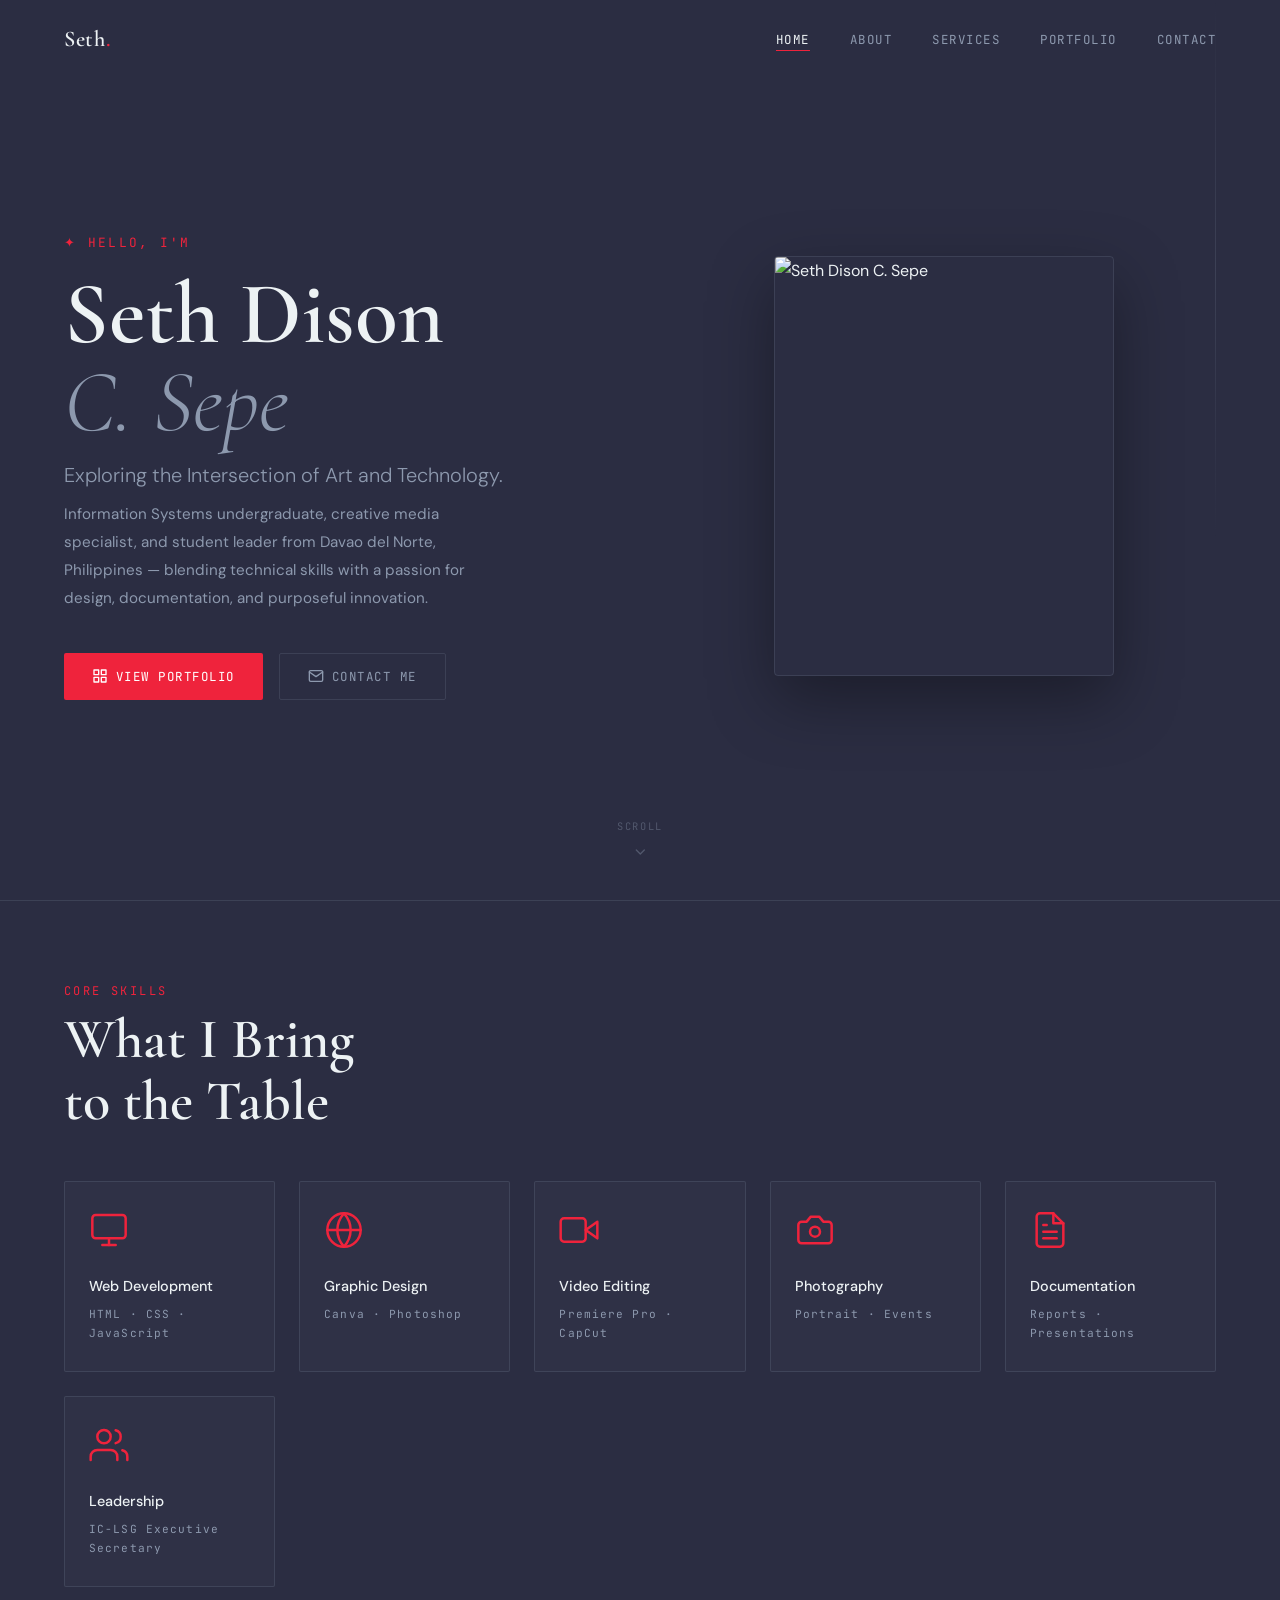
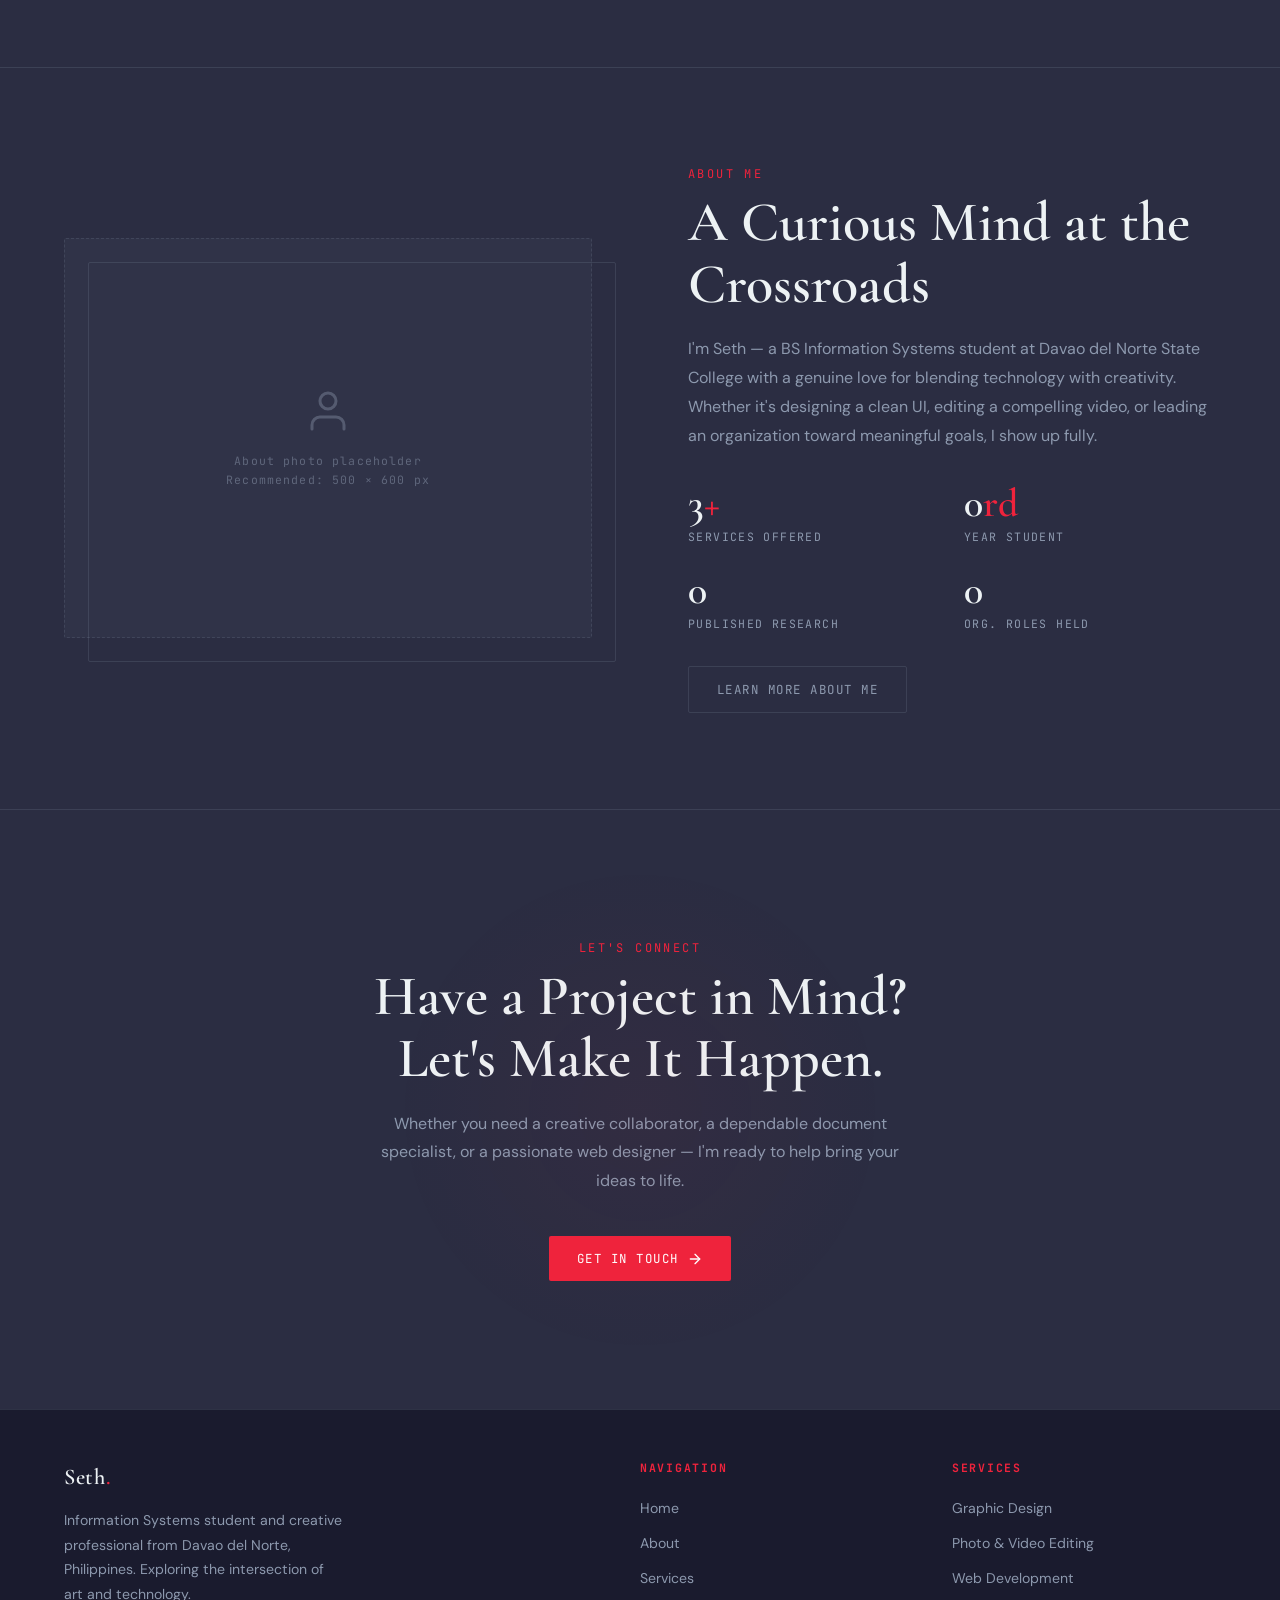
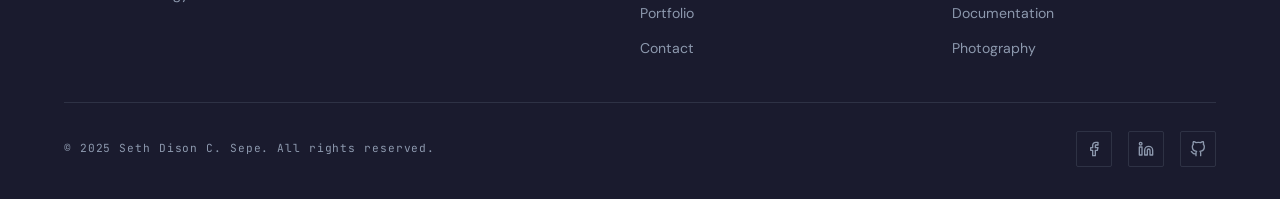
==== index.html @ f2e46494 "Add files via upload" ====
<!DOCTYPE html>
<html lang="en">
<head>
  <meta charset="UTF-8" />
  <meta name="viewport" content="width=device-width, initial-scale=1.0" />
  <meta name="description" content="Seth Dison C. Sepe — Information Systems student, creative professional, and student leader from Davao del Norte, Philippines." />
  <meta name="keywords" content="Seth Sepe, portfolio, information systems, web design, graphic design, photography, Davao del Norte" />
  <title>Seth Dison C. Sepe — Portfolio</title>
  <link rel="stylesheet" href="css/style.css" />
</head>
<body>

<!-- ── Navigation ─────────────────────────────────── -->
<div id="nav-placeholder"></div>

<!-- ── Background Name (scroll effect) ───────────── -->
<div id="hero-bg-name" aria-hidden="true">Seth</div>

<!-- ════════════════════════════════════════════════
     HERO
════════════════════════════════════════════════ -->
<main>
<section id="hero" class="container">
  <div class="hero-text">
    <p class="hero-greeting">✦ Hello, I'm</p>
    <h1 class="hero-name">Seth Dison<br><em>C. Sepe</em></h1>
    <p class="hero-tagline">Exploring the Intersection of Art and Technology.</p>
    <p class="hero-intro">
      Information Systems undergraduate, creative media specialist, and student leader from Davao del Norte, Philippines — blending technical skills with a passion for design, documentation, and purposeful innovation.
    </p>
    <div class="hero-ctas">
      <a href="pages/portfolio.html" class="btn btn-primary">
        <svg xmlns="http://www.w3.org/2000/svg" width="16" height="16" viewBox="0 0 24 24" fill="none" stroke="currentColor" stroke-width="2" stroke-linecap="round" stroke-linejoin="round"><rect x="3" y="3" width="7" height="7"/><rect x="14" y="3" width="7" height="7"/><rect x="14" y="14" width="7" height="7"/><rect x="3" y="14" width="7" height="7"/></svg>
        View Portfolio
      </a>
      <a href="pages/contact.html" class="btn btn-outline">
        <svg xmlns="http://www.w3.org/2000/svg" width="16" height="16" viewBox="0 0 24 24" fill="none" stroke="currentColor" stroke-width="2" stroke-linecap="round" stroke-linejoin="round"><path d="M4 4h16c1.1 0 2 .9 2 2v12c0 1.1-.9 2-2 2H4c-1.1 0-2-.9-2-2V6c0-1.1.9-2 2-2z"/><polyline points="22,6 12,13 2,6"/></svg>
        Contact Me
      </a>
    </div>
  </div>

  <div class="hero-image-wrap">
     <!-- Replace the placeholder below with your actual photo: -->
         <img id="hero-photo" src="D:\Seth Portfolio\files\Profile\1758465606938.jpg" alt="Seth Dison C. Sepe" />
  </div>

  <div class="scroll-indicator" aria-hidden="true">
    <span>Scroll</span>
    <svg xmlns="http://www.w3.org/2000/svg" width="16" height="16" viewBox="0 0 24 24" fill="none" stroke="currentColor" stroke-width="2" stroke-linecap="round" stroke-linejoin="round"><polyline points="6 9 12 15 18 9"/></svg>
  </div>
</section>

<!-- ════════════════════════════════════════════════
     SKILLS STRIP
════════════════════════════════════════════════ -->
<section class="skills-strip" aria-labelledby="skills-heading">
  <div class="container">
    <p class="section-label">Core Skills</p>
    <h2 class="section-title" id="skills-heading">What I Bring<br>to the Table</h2>

    <div class="skills-grid">

      <div class="skill-card reveal" data-delay="0">
        <svg class="skill-icon" xmlns="http://www.w3.org/2000/svg" viewBox="0 0 24 24" fill="none" stroke="currentColor" stroke-width="1.5" stroke-linecap="round" stroke-linejoin="round"><rect x="2" y="3" width="20" height="14" rx="2"/><line x1="8" y1="21" x2="16" y2="21"/><line x1="12" y1="17" x2="12" y2="21"/></svg>
        <div class="skill-name">Web Development</div>
        <div class="skill-level">HTML · CSS · JavaScript</div>
      </div>

      <div class="skill-card reveal" data-delay="1">
        <svg class="skill-icon" xmlns="http://www.w3.org/2000/svg" viewBox="0 0 24 24" fill="none" stroke="currentColor" stroke-width="1.5" stroke-linecap="round" stroke-linejoin="round"><circle cx="12" cy="12" r="10"/><path d="M2 12h20"/><path d="M12 2a15.3 15.3 0 0 1 4 10 15.3 15.3 0 0 1-4 10 15.3 15.3 0 0 1-4-10 15.3 15.3 0 0 1 4-10z"/></svg>
        <div class="skill-name">Graphic Design</div>
        <div class="skill-level">Canva · Photoshop</div>
      </div>

      <div class="skill-card reveal" data-delay="2">
        <svg class="skill-icon" xmlns="http://www.w3.org/2000/svg" viewBox="0 0 24 24" fill="none" stroke="currentColor" stroke-width="1.5" stroke-linecap="round" stroke-linejoin="round"><path d="M23 7 16 12 23 17z"/><rect x="1" y="5" width="15" height="14" rx="2"/></svg>
        <div class="skill-name">Video Editing</div>
        <div class="skill-level">Premiere Pro · CapCut</div>
      </div>

      <div class="skill-card reveal" data-delay="3">
        <svg class="skill-icon" xmlns="http://www.w3.org/2000/svg" viewBox="0 0 24 24" fill="none" stroke="currentColor" stroke-width="1.5" stroke-linecap="round" stroke-linejoin="round"><path d="M14.5 4h-5L7 7H4a2 2 0 0 0-2 2v9a2 2 0 0 0 2 2h16a2 2 0 0 0 2-2V9a2 2 0 0 0-2-2h-3l-2.5-3z"/><circle cx="12" cy="13" r="3"/></svg>
        <div class="skill-name">Photography</div>
        <div class="skill-level">Portrait · Events</div>
      </div>

      <div class="skill-card reveal" data-delay="0">
        <svg class="skill-icon" xmlns="http://www.w3.org/2000/svg" viewBox="0 0 24 24" fill="none" stroke="currentColor" stroke-width="1.5" stroke-linecap="round" stroke-linejoin="round"><path d="M14 2H6a2 2 0 0 0-2 2v16a2 2 0 0 0 2 2h12a2 2 0 0 0 2-2V8z"/><polyline points="14 2 14 8 20 8"/><line x1="16" y1="13" x2="8" y2="13"/><line x1="16" y1="17" x2="8" y2="17"/><polyline points="10 9 9 9 8 9"/></svg>
        <div class="skill-name">Documentation</div>
        <div class="skill-level">Reports · Presentations</div>
      </div>

      <div class="skill-card reveal" data-delay="1">
        <svg class="skill-icon" xmlns="http://www.w3.org/2000/svg" viewBox="0 0 24 24" fill="none" stroke="currentColor" stroke-width="1.5" stroke-linecap="round" stroke-linejoin="round"><path d="M17 21v-2a4 4 0 0 0-4-4H5a4 4 0 0 0-4 4v2"/><circle cx="9" cy="7" r="4"/><path d="M23 21v-2a4 4 0 0 0-3-3.87"/><path d="M16 3.13a4 4 0 0 1 0 7.75"/></svg>
        <div class="skill-name">Leadership</div>
        <div class="skill-level">IC-LSG Executive Secretary</div>
      </div>

    </div>
  </div>
</section>

<!-- ════════════════════════════════════════════════
     ABOUT PREVIEW
════════════════════════════════════════════════ -->
<section class="about-preview" aria-labelledby="about-heading">
  <div class="container">
    <div class="about-preview-inner">
      <div class="about-preview-image reveal-left">
        <!-- Replace with: <img src="assets/images/about.jpg" alt="Seth Sepe" /> -->
        <div class="profile-placeholder" style="height:400px;width:100%;">
          <svg xmlns="http://www.w3.org/2000/svg" width="48" height="48" viewBox="0 0 24 24" fill="none" stroke="currentColor" stroke-width="1.5" stroke-linecap="round" stroke-linejoin="round"><path d="M20 21v-2a4 4 0 0 0-4-4H8a4 4 0 0 0-4 4v2"/><circle cx="12" cy="7" r="4"/></svg>
          <p>About photo placeholder<br/>Recommended: 500 × 600 px</p>
        </div>
      </div>
      <div class="about-preview-text reveal-right">
        <p class="section-label">About Me</p>
        <h2 class="section-title" id="about-heading">A Curious Mind at the Crossroads</h2>
        <p class="section-subtitle">
          I'm Seth — a BS Information Systems student at Davao del Norte State College with a genuine love for blending technology with creativity. Whether it's designing a clean UI, editing a compelling video, or leading an organization toward meaningful goals, I show up fully.
        </p>
        <div class="about-stats">
          <div class="stat-item">
            <div class="stat-number" data-target="8" data-suffix="+">0<span>+</span></div>
            <div class="stat-label">Services Offered</div>
          </div>
          <div class="stat-item">
            <div class="stat-number" data-target="2" data-suffix="rd">0<span>rd</span></div>
            <div class="stat-label">Year Student</div>
          </div>
          <div class="stat-item">
            <div class="stat-number" data-target="1" data-suffix="">0<span></span></div>
            <div class="stat-label">Published Research</div>
          </div>
          <div class="stat-item">
            <div class="stat-number" data-target="1" data-suffix="">0<span></span></div>
            <div class="stat-label">Org. Roles Held</div>
          </div>
        </div>
        <div style="margin-top:2rem;">
          <a href="pages/about.html" class="btn btn-outline">Learn More About Me</a>
        </div>
      </div>
    </div>
  </div>
</section>

<!-- ════════════════════════════════════════════════
     PORTFOLIO PREVIEW
════════════════════════════════════════════════ -->
<!--<section class="portfolio-preview" aria-labelledby="portfolio-preview-heading">
  <div class="container">
    <div class="portfolio-preview-header">
      <div>
        <p class="section-label">Selected Work</p>
        <h2 class="section-title" id="portfolio-preview-heading">Portfolio<br>Highlights</h2>
      </div>
      <a href="pages/portfolio.html" class="btn btn-outline">View All Work</a>
    </div>

    <div class="preview-grid">
       Replace placeholder divs with actual <img> tags for your work -->
    

      <!--<div class="preview-card reveal">
        <div class="preview-card-placeholder">
          <svg xmlns="http://www.w3.org/2000/svg" width="32" height="32" viewBox="0 0 24 24" fill="none" stroke="currentColor" stroke-width="1.5" stroke-linecap="round" stroke-linejoin="round"><circle cx="12" cy="12" r="10"/><path d="M2 12h20"/><path d="M12 2a15.3 15.3 0 0 1 4 10 15.3 15.3 0 0 1-4 10 15.3 15.3 0 0 1-4-10 15.3 15.3 0 0 1 4-10z"/></svg>
          Graphic Design
        </div>
        <div class="preview-card-overlay">
          <div class="preview-card-info">
            <h4>Advocacy Poster</h4>
            <p>Graphic Design · Print Media</p>
          </div>
        </div>
      </div>

      <div class="preview-card reveal">
        <div class="preview-card-placeholder">
          <svg xmlns="http://www.w3.org/2000/svg" width="32" height="32" viewBox="0 0 24 24" fill="none" stroke="currentColor" stroke-width="1.5" stroke-linecap="round" stroke-linejoin="round"><path d="M14.5 4h-5L7 7H4a2 2 0 0 0-2 2v9a2 2 0 0 0 2 2h16a2 2 0 0 0 2-2V9a2 2 0 0 0-2-2h-3l-2.5-3z"/><circle cx="12" cy="13" r="3"/></svg>
          Photography
        </div>
        <div class="preview-card-overlay">
          <div class="preview-card-info">
            <h4>Event Photography</h4>
            <p>Photography · Events</p>
          </div>
        </div>
      </div>
    </div>
  </div>
</section> -->

<!-- ════════════════════════════════════════════════
     CONTACT CTA
════════════════════════════════════════════════ -->
<section class="contact-cta" aria-labelledby="cta-heading">
  <div class="container">
    <p class="section-label reveal">Let's Connect</p>
    <h2 class="section-title reveal" id="cta-heading">Have a Project in Mind?<br>Let's Make It Happen.</h2>
    <p class="section-subtitle reveal" style="margin: 0 auto 2.5rem;">
      Whether you need a creative collaborator, a dependable document specialist, or a passionate web designer — I'm ready to help bring your ideas to life.
    </p>
    <a href="pages/contact.html" class="btn btn-primary reveal">
      Get In Touch
      <svg xmlns="http://www.w3.org/2000/svg" width="16" height="16" viewBox="0 0 24 24" fill="none" stroke="currentColor" stroke-width="2" stroke-linecap="round" stroke-linejoin="round"><line x1="5" y1="12" x2="19" y2="12"/><polyline points="12 5 19 12 12 19"/></svg>
    </a>
  </div>
</section>
</main>

<!-- ── Footer ──────────────────────────────────────── -->
<div id="footer-placeholder"></div>

<script src="js/components.js"></script>
<script src="js/main.js"></script>
</body>
</html>
---- css/style.css ----
/* ============================================================
   SETH DISON C. SEPE — Portfolio CSS
   Primary: #2B2D42 | Accent: #EF233C | Highlight: #8D99AE
   Font: Cormorant Garamond (display) + DM Sans (body)
   ============================================================ */

/* ── Google Fonts ── */
@import url('https://fonts.googleapis.com/css2?family=Cormorant+Garamond:ital,wght@0,300;0,400;0,600;1,300;1,400&family=DM+Sans:wght@300;400;500;700&family=JetBrains+Mono:wght@400;500&display=swap');

/* ── CSS Variables ── */
:root {
  --navy:      #2B2D42;
  --navy-mid:  #3d4060;
  --red:       #EF233C;
  --slate:     #8D99AE;
  --light:     #EDF2F4;
  --white:     #ffffff;
  --glass:     rgba(43,45,66,0.55);
  --glass-border: rgba(141,153,174,0.18);
  --font-display: 'Cormorant Garamond', serif;
  --font-body:    'DM Sans', sans-serif;
  --font-mono:    'JetBrains Mono', monospace;
  --transition:   0.4s cubic-bezier(0.25, 0.46, 0.45, 0.94);
  --shadow-lg:    0 24px 64px rgba(0,0,0,0.35);
  --shadow-sm:    0 4px 20px rgba(0,0,0,0.18);
}

/* ── Reset & Base ── */
*, *::before, *::after { box-sizing: border-box; margin: 0; padding: 0; }

html {
  scroll-behavior: smooth;
  font-size: 16px;
}

body {
  font-family: var(--font-body);
  background-color: var(--navy);
  color: var(--light);
  line-height: 1.7;
  overflow-x: hidden;
}

a { color: inherit; text-decoration: none; }
img { max-width: 100%; display: block; }
ul { list-style: none; }
button { cursor: pointer; border: none; background: none; }

/* ── Scrollbar ── */
::-webkit-scrollbar { width: 5px; }
::-webkit-scrollbar-track { background: var(--navy); }
::-webkit-scrollbar-thumb { background: var(--red); border-radius: 4px; }

/* ── Selection ── */
::selection { background: var(--red); color: var(--white); }

/* ── Utility ── */
.container {
  width: 90%;
  max-width: 1200px;
  margin: 0 auto;
}

.sr-only {
  position: absolute; width: 1px; height: 1px;
  padding: 0; margin: -1px; overflow: hidden;
  clip: rect(0,0,0,0); border: 0;
}

.section-label {
  font-family: var(--font-mono);
  font-size: 0.75rem;
  letter-spacing: 0.2em;
  color: var(--red);
  text-transform: uppercase;
  margin-bottom: 0.5rem;
}

.section-title {
  font-family: var(--font-display);
  font-size: clamp(2rem, 5vw, 3.5rem);
  font-weight: 600;
  line-height: 1.1;
  color: var(--light);
  margin-bottom: 1.25rem;
}

.section-subtitle {
  font-size: 1rem;
  color: var(--slate);
  max-width: 520px;
  line-height: 1.8;
}

/* ── Fade-in animations ── */
.reveal {
  opacity: 0;
  transform: translateY(32px);
  transition: opacity 0.7s ease, transform 0.7s ease;
}
.reveal.visible {
  opacity: 1;
  transform: none;
}
.reveal-left {
  opacity: 0;
  transform: translateX(-32px);
  transition: opacity 0.7s ease, transform 0.7s ease;
}
.reveal-left.visible { opacity: 1; transform: none; }
.reveal-right {
  opacity: 0;
  transform: translateX(32px);
  transition: opacity 0.7s ease, transform 0.7s ease;
}
.reveal-right.visible { opacity: 1; transform: none; }

/* ────────────────────────────────────────────────
   NAVBAR
──────────────────────────────────────────────── */
#navbar {
  position: fixed;
  top: 0; left: 0; right: 0;
  z-index: 900;
  padding: 1.25rem 0;
  transition: background var(--transition), padding var(--transition), backdrop-filter var(--transition);
}
#navbar.scrolled {
  background: rgba(43,45,66,0.92);
  backdrop-filter: blur(16px);
  -webkit-backdrop-filter: blur(16px);
  padding: 0.75rem 0;
  border-bottom: 1px solid var(--glass-border);
}

.nav-inner {
  display: flex;
  align-items: center;
  justify-content: space-between;
}

.nav-logo {
  font-family: var(--font-display);
  font-size: 1.4rem;
  font-weight: 600;
  letter-spacing: 0.03em;
  color: var(--light);
}
.nav-logo span { color: var(--red); }

.nav-links {
  display: flex;
  gap: 2.5rem;
  align-items: center;
}

.nav-links a {
  font-family: var(--font-mono);
  font-size: 0.78rem;
  letter-spacing: 0.12em;
  text-transform: uppercase;
  color: var(--slate);
  position: relative;
  transition: color var(--transition);
}
.nav-links a::after {
  content: '';
  position: absolute;
  bottom: -3px; left: 0;
  width: 0; height: 1px;
  background: var(--red);
  transition: width var(--transition);
}
.nav-links a:hover,
.nav-links a.active {
  color: var(--light);
}
.nav-links a:hover::after,
.nav-links a.active::after { width: 100%; }

/* Hamburger */
.hamburger {
  display: none;
  flex-direction: column;
  gap: 5px;
  padding: 4px;
}
.hamburger span {
  display: block;
  width: 26px; height: 2px;
  background: var(--light);
  transition: var(--transition);
  transform-origin: center;
}
.hamburger.open span:nth-child(1) { transform: rotate(45deg) translate(5px, 5px); }
.hamburger.open span:nth-child(2) { opacity: 0; }
.hamburger.open span:nth-child(3) { transform: rotate(-45deg) translate(5px, -5px); }

/* Mobile nav */
.mobile-nav {
  display: none;
  position: fixed;
  inset: 0;
  background: var(--navy);
  z-index: 800;
  flex-direction: column;
  align-items: center;
  justify-content: center;
  gap: 2rem;
}
.mobile-nav.open { display: flex; }
.mobile-nav a {
  font-family: var(--font-display);
  font-size: 2.5rem;
  font-weight: 300;
  color: var(--slate);
  transition: color var(--transition);
}
.mobile-nav a:hover,
.mobile-nav a.active { color: var(--light); }

/* ────────────────────────────────────────────────
   HERO — INDEX
──────────────────────────────────────────────── */
#hero {
  min-height: 100vh;
  display: grid;
  grid-template-columns: 1fr 1fr;
  align-items: center;
  gap: 4rem;
  padding: 7rem 0 5rem;
  position: relative;
  overflow: hidden;
}

/* Background name ghost text */
#hero-bg-name {
  position: fixed;
  top: 50%; left: 50%;
  transform: translate(-50%, -50%);
  font-family: var(--font-display);
  font-size: clamp(6rem, 18vw, 18rem);
  font-weight: 600;
  color: rgba(141,153,174,0.035);
  white-space: nowrap;
  pointer-events: none;
  z-index: 0;
  opacity: 0;
  letter-spacing: -0.02em;
  transition: opacity 0.6s ease;
  user-select: none;
}

.hero-text { position: relative; z-index: 1; }

.hero-greeting {
  font-family: var(--font-mono);
  font-size: 0.8rem;
  letter-spacing: 0.18em;
  color: var(--red);
  text-transform: uppercase;
  margin-bottom: 1rem;
}

.hero-name {
  font-family: var(--font-display);
  font-size: clamp(3rem, 7vw, 5.5rem);
  font-weight: 600;
  line-height: 1.0;
  color: var(--light);
  margin-bottom: 0.75rem;
}
.hero-name em {
  font-style: italic;
  font-weight: 300;
  color: var(--slate);
}

.hero-tagline {
  font-size: clamp(1rem, 2vw, 1.25rem);
  color: var(--slate);
  margin-bottom: 0.5rem;
  font-weight: 300;
}

.hero-intro {
  font-size: 0.95rem;
  color: var(--slate);
  max-width: 440px;
  line-height: 1.85;
  margin-bottom: 2.5rem;
}

.hero-ctas {
  display: flex;
  gap: 1rem;
  flex-wrap: wrap;
}

/* Buttons */
.btn {
  display: inline-flex;
  align-items: center;
  gap: 0.5rem;
  padding: 0.75rem 1.75rem;
  font-family: var(--font-mono);
  font-size: 0.78rem;
  letter-spacing: 0.12em;
  text-transform: uppercase;
  border-radius: 2px;
  transition: var(--transition);
}
.btn-primary {
  background: var(--red);
  color: var(--white);
}
.btn-primary:hover {
  background: #d01a2e;
  transform: translateY(-2px);
  box-shadow: 0 8px 24px rgba(239,35,60,0.35);
}
.btn-outline {
  border: 1px solid var(--glass-border);
  color: var(--slate);
  background: transparent;
}
.btn-outline:hover {
  border-color: var(--slate);
  color: var(--light);
  transform: translateY(-2px);
}

/* Profile image area */
.hero-image-wrap {
  position: relative;
  z-index: 1;
  display: flex;
  justify-content: center;
}

#hero-photo {
  width: 340px;
  height: 420px;
  object-fit: cover;
  border-radius: 4px;
  transition: opacity 0.6s ease;
  box-shadow: var(--shadow-lg);
  border: 1px solid var(--glass-border);
}

.profile-placeholder {
  width: 340px;
  height: 420px;
  border-radius: 4px;
  background: rgba(141,153,174,0.06);
  border: 1px dashed var(--glass-border);
  display: flex;
  flex-direction: column;
  align-items: center;
  justify-content: center;
  gap: 1rem;
  transition: opacity 0.6s ease;
}
.profile-placeholder svg { color: var(--slate); opacity: 0.4; }
.profile-placeholder p {
  font-family: var(--font-mono);
  font-size: 0.72rem;
  letter-spacing: 0.1em;
  color: var(--slate);
  opacity: 0.5;
  text-align: center;
}

/* Decorative lines */
#hero::before {
  content: '';
  position: absolute;
  top: 0; right: 0;
  width: 1px; height: 60%;
  background: linear-gradient(to bottom, transparent, var(--glass-border), transparent);
}

/* Scroll indicator */
.scroll-indicator {
  position: absolute;
  bottom: 2.5rem;
  left: 50%;
  transform: translateX(-50%);
  display: flex;
  flex-direction: column;
  align-items: center;
  gap: 0.5rem;
  opacity: 0.4;
  animation: float 2.4s ease-in-out infinite;
}
.scroll-indicator span {
  font-family: var(--font-mono);
  font-size: 0.65rem;
  letter-spacing: 0.15em;
  text-transform: uppercase;
  color: var(--slate);
}
.scroll-indicator svg { color: var(--slate); }
@keyframes float {
  0%, 100% { transform: translateX(-50%) translateY(0); }
  50%       { transform: translateX(-50%) translateY(6px); }
}

/* ────────────────────────────────────────────────
   SKILLS STRIP (Home)
──────────────────────────────────────────────── */
.skills-strip {
  padding: 5rem 0;
  border-top: 1px solid var(--glass-border);
  border-bottom: 1px solid var(--glass-border);
}

.skills-grid {
  display: grid;
  grid-template-columns: repeat(auto-fit, minmax(180px, 1fr));
  gap: 1.5rem;
  margin-top: 3rem;
}

.skill-card {
  padding: 1.75rem 1.5rem;
  background: rgba(141,153,174,0.04);
  border: 1px solid var(--glass-border);
  border-radius: 2px;
  transition: var(--transition);
  position: relative;
  overflow: hidden;
}
.skill-card::before {
  content: '';
  position: absolute;
  top: 0; left: 0;
  width: 2px; height: 0;
  background: var(--red);
  transition: height var(--transition);
}
.skill-card:hover { border-color: var(--glass-border); transform: translateY(-4px); }
.skill-card:hover::before { height: 100%; }

.skill-icon {
  width: 40px; height: 40px;
  margin-bottom: 1rem;
  color: var(--red);
}
.skill-name {
  font-family: var(--font-body);
  font-size: 0.9rem;
  font-weight: 500;
  color: var(--light);
  margin-bottom: 0.4rem;
}
.skill-level {
  font-family: var(--font-mono);
  font-size: 0.7rem;
  color: var(--slate);
  letter-spacing: 0.1em;
}

/* ────────────────────────────────────────────────
   ABOUT PREVIEW (Home)
──────────────────────────────────────────────── */
.about-preview {
  padding: 6rem 0;
}
.about-preview-inner {
  display: grid;
  grid-template-columns: 1fr 1fr;
  gap: 6rem;
  align-items: center;
}
.about-preview-image {
  position: relative;
}
.about-preview-image img,
.about-preview-image .profile-placeholder {
  width: 100%;
  height: 400px;
  object-fit: cover;
  border-radius: 2px;
}
.about-preview-image::after {
  content: '';
  position: absolute;
  top: 24px; right: -24px;
  width: 100%; height: 100%;
  border: 1px solid var(--glass-border);
  border-radius: 2px;
  z-index: -1;
}
.about-preview-text .section-subtitle { max-width: 100%; }
.about-stats {
  display: grid;
  grid-template-columns: 1fr 1fr;
  gap: 1.5rem;
  margin-top: 2rem;
}
.stat-item {}
.stat-number {
  font-family: var(--font-display);
  font-size: 2.5rem;
  font-weight: 600;
  color: var(--light);
  line-height: 1;
}
.stat-number span { color: var(--red); }
.stat-label {
  font-family: var(--font-mono);
  font-size: 0.72rem;
  letter-spacing: 0.12em;
  color: var(--slate);
  text-transform: uppercase;
  margin-top: 0.25rem;
}

/* ────────────────────────────────────────────────
   PORTFOLIO PREVIEW (Home)
──────────────────────────────────────────────── */
.portfolio-preview {
  padding: 6rem 0;
  border-top: 1px solid var(--glass-border);
}
.portfolio-preview-header {
  display: flex;
  align-items: flex-end;
  justify-content: space-between;
  margin-bottom: 3rem;
  flex-wrap: wrap;
  gap: 1rem;
}

.preview-grid {
  display: grid;
  grid-template-columns: repeat(3, 1fr);
  gap: 1.25rem;
}

.preview-card {
  position: relative;
  overflow: hidden;
  border-radius: 2px;
  aspect-ratio: 4/3;
  cursor: pointer;
  background: rgba(141,153,174,0.05);
  border: 1px dashed var(--glass-border);
}
.preview-card:nth-child(1) { grid-column: span 2; }

.preview-card-img {
  width: 100%; height: 100%;
  object-fit: cover;
  transition: transform 0.6s ease;
}
.preview-card:hover .preview-card-img { transform: scale(1.05); }

.preview-card-placeholder {
  width: 100%; height: 100%;
  display: flex;
  flex-direction: column;
  align-items: center;
  justify-content: center;
  gap: 0.5rem;
  color: var(--slate);
  opacity: 0.35;
  font-family: var(--font-mono);
  font-size: 0.7rem;
  letter-spacing: 0.1em;
}

.preview-card-overlay {
  position: absolute;
  inset: 0;
  background: linear-gradient(to top, rgba(43,45,66,0.9) 30%, transparent);
  opacity: 0;
  transition: opacity var(--transition);
  display: flex;
  align-items: flex-end;
  padding: 1.5rem;
}
.preview-card:hover .preview-card-overlay { opacity: 1; }

.preview-card-info h4 {
  font-family: var(--font-display);
  font-size: 1.1rem;
  font-weight: 600;
  color: var(--light);
}
.preview-card-info p {
  font-size: 0.78rem;
  color: var(--slate);
  font-family: var(--font-mono);
  letter-spacing: 0.08em;
}

/* ────────────────────────────────────────────────
   CONTACT CTA (Home)
──────────────────────────────────────────────── */
.contact-cta {
  padding: 8rem 0;
  text-align: center;
  border-top: 1px solid var(--glass-border);
  position: relative;
}
.contact-cta::before {
  content: '';
  position: absolute;
  top: 50%; left: 50%;
  transform: translate(-50%, -50%);
  width: 500px; height: 500px;
  background: radial-gradient(circle, rgba(239,35,60,0.04) 0%, transparent 70%);
  pointer-events: none;
}
.contact-cta .section-subtitle {
  margin: 0 auto 2.5rem;
}

/* ────────────────────────────────────────────────
   FOOTER
──────────────────────────────────────────────── */
footer {
  background: #1a1b2e;
  border-top: 1px solid var(--glass-border);
  padding: 3rem 0 2rem;
}
.footer-inner {
  display: grid;
  grid-template-columns: 2fr 1fr 1fr;
  gap: 3rem;
  padding-bottom: 2rem;
  border-bottom: 1px solid var(--glass-border);
}
.footer-brand p {
  font-size: 0.88rem;
  color: var(--slate);
  margin-top: 0.75rem;
  line-height: 1.75;
  max-width: 280px;
}
.footer-col h5 {
  font-family: var(--font-mono);
  font-size: 0.72rem;
  letter-spacing: 0.15em;
  text-transform: uppercase;
  color: var(--red);
  margin-bottom: 1rem;
}
.footer-col ul li {
  margin-bottom: 0.5rem;
}
.footer-col ul li a {
  font-size: 0.88rem;
  color: var(--slate);
  transition: color var(--transition);
}
.footer-col ul li a:hover { color: var(--light); }

.footer-bottom {
  display: flex;
  align-items: center;
  justify-content: space-between;
  padding-top: 1.75rem;
  flex-wrap: wrap;
  gap: 1rem;
}
.footer-bottom p {
  font-family: var(--font-mono);
  font-size: 0.7rem;
  letter-spacing: 0.08em;
  color: var(--slate);
}
.footer-socials {
  display: flex;
  gap: 1rem;
}
.footer-socials a {
  width: 36px; height: 36px;
  border: 1px solid var(--glass-border);
  border-radius: 2px;
  display: flex;
  align-items: center;
  justify-content: center;
  color: var(--slate);
  transition: var(--transition);
  font-size: 0.85rem;
}
.footer-socials a:hover {
  border-color: var(--red);
  color: var(--red);
}

/* ────────────────────────────────────────────────
   SCROLL TO TOP
──────────────────────────────────────────────── */
#scroll-top {
  position: fixed;
  bottom: 2rem;
  right: 2rem;
  width: 44px; height: 44px;
  background: var(--red);
  color: var(--white);
  border-radius: 2px;
  display: flex;
  align-items: center;
  justify-content: center;
  opacity: 0;
  pointer-events: none;
  transition: opacity var(--transition), transform var(--transition);
  z-index: 800;
  box-shadow: 0 4px 16px rgba(239,35,60,0.4);
}
#scroll-top.visible {
  opacity: 1;
  pointer-events: auto;
}
#scroll-top:hover { transform: translateY(-3px); }

/* ────────────────────────────────────────────────
   PAGE HEADER (inner pages)
──────────────────────────────────────────────── */
.page-header {
  padding: 10rem 0 5rem;
  border-bottom: 1px solid var(--glass-border);
  position: relative;
  overflow: hidden;
}
.page-header-bg {
  position: absolute;
  inset: 0;
  background: radial-gradient(ellipse at 80% 50%, rgba(239,35,60,0.05) 0%, transparent 60%);
  pointer-events: none;
}
.page-header .section-title { font-size: clamp(2.5rem, 6vw, 5rem); }

/* ────────────────────────────────────────────────
   ABOUT PAGE
──────────────────────────────────────────────── */
.about-bio {
  padding: 6rem 0;
  display: grid;
  grid-template-columns: 1fr 2fr;
  gap: 6rem;
  align-items: start;
}
.about-sidebar {
  position: sticky;
  top: 6rem;
}
.about-photo {
  width: 100%;
  aspect-ratio: 3/4;
  object-fit: cover;
  border-radius: 2px;
  border: 1px solid var(--glass-border);
  margin-bottom: 2rem;
}
.about-photo-placeholder {
  width: 100%;
  aspect-ratio: 3/4;
  background: rgba(141,153,174,0.04);
  border: 1px dashed var(--glass-border);
  border-radius: 2px;
  display: flex;
  flex-direction: column;
  align-items: center;
  justify-content: center;
  gap: 0.75rem;
  margin-bottom: 2rem;
}
.about-photo-placeholder svg { color: var(--slate); opacity: 0.3; }
.about-photo-placeholder p {
  font-family: var(--font-mono);
  font-size: 0.65rem;
  color: var(--slate);
  opacity: 0.4;
  letter-spacing: 0.1em;
}

.social-links { display: flex; flex-direction: column; gap: 0.65rem; }
.social-link {
  display: flex;
  align-items: center;
  gap: 0.75rem;
  font-family: var(--font-mono);
  font-size: 0.75rem;
  letter-spacing: 0.08em;
  color: var(--slate);
  transition: color var(--transition);
}
.social-link svg { width: 16px; height: 16px; flex-shrink: 0; }
.social-link:hover { color: var(--light); }

.about-content h3 {
  font-family: var(--font-display);
  font-size: 1.75rem;
  font-weight: 600;
  color: var(--light);
  margin-bottom: 1rem;
  margin-top: 3rem;
}
.about-content h3:first-child { margin-top: 0; }
.about-content p {
  font-size: 0.95rem;
  color: var(--slate);
  line-height: 1.9;
  margin-bottom: 1.25rem;
}

/* Timeline */
.timeline {
  position: relative;
  margin-top: 2rem;
  padding-left: 2rem;
}
.timeline::before {
  content: '';
  position: absolute;
  left: 0; top: 0; bottom: 0;
  width: 1px;
  background: linear-gradient(to bottom, var(--red), transparent);
}
.timeline-item {
  position: relative;
  margin-bottom: 2.5rem;
}
.timeline-item::before {
  content: '';
  position: absolute;
  left: -2rem;
  top: 0.35rem;
  width: 8px; height: 8px;
  border-radius: 50%;
  background: var(--red);
  box-shadow: 0 0 0 3px rgba(239,35,60,0.2);
}
.timeline-year {
  font-family: var(--font-mono);
  font-size: 0.7rem;
  letter-spacing: 0.12em;
  color: var(--red);
  margin-bottom: 0.4rem;
}
.timeline-title {
  font-size: 1rem;
  font-weight: 500;
  color: var(--light);
  margin-bottom: 0.3rem;
}
.timeline-desc {
  font-size: 0.88rem;
  color: var(--slate);
  line-height: 1.7;
}

/* Interests */
.interests-grid {
  display: grid;
  grid-template-columns: repeat(3, 1fr);
  gap: 1rem;
  margin-top: 1.5rem;
}
.interest-tag {
  padding: 0.6rem 1rem;
  border: 1px solid var(--glass-border);
  border-radius: 2px;
  font-family: var(--font-mono);
  font-size: 0.72rem;
  letter-spacing: 0.1em;
  color: var(--slate);
  text-align: center;
  transition: var(--transition);
}
.interest-tag:hover {
  border-color: var(--red);
  color: var(--light);
}

/* ────────────────────────────────────────────────
   SERVICES PAGE
──────────────────────────────────────────────── */
.services-section { padding: 6rem 0; }
.services-grid {
  display: grid;
  grid-template-columns: repeat(auto-fit, minmax(300px, 1fr));
  gap: 1.5rem;
  margin-top: 3rem;
}

.service-card {
  padding: 2.25rem;
  background: rgba(141,153,174,0.03);
  border: 1px solid var(--glass-border);
  border-radius: 2px;
  transition: var(--transition);
  position: relative;
  overflow: hidden;
}
.service-card::after {
  content: '';
  position: absolute;
  bottom: 0; left: 0;
  width: 0; height: 2px;
  background: var(--red);
  transition: width 0.5s ease;
}
.service-card:hover {
  background: rgba(141,153,174,0.06);
  transform: translateY(-4px);
  box-shadow: var(--shadow-sm);
}
.service-card:hover::after { width: 100%; }

.service-icon {
  width: 48px; height: 48px;
  color: var(--red);
  margin-bottom: 1.5rem;
}
.service-card h3 {
  font-family: var(--font-display);
  font-size: 1.4rem;
  font-weight: 600;
  color: var(--light);
  margin-bottom: 0.75rem;
}
.service-card > p {
  font-size: 0.9rem;
  color: var(--slate);
  line-height: 1.8;
  margin-bottom: 1.5rem;
}
.service-features {
  display: flex;
  flex-direction: column;
  gap: 0.5rem;
  border-top: 1px solid var(--glass-border);
  padding-top: 1.25rem;
}
.service-features li {
  display: flex;
  align-items: center;
  gap: 0.6rem;
  font-size: 0.82rem;
  color: var(--slate);
}
.service-features li::before {
  content: '';
  width: 6px; height: 6px;
  border-radius: 50%;
  background: var(--red);
  flex-shrink: 0;
}
.service-benefit {
  margin-top: 1rem;
  padding: 0.75rem 1rem;
  background: rgba(239,35,60,0.06);
  border-left: 2px solid var(--red);
  font-size: 0.82rem;
  color: var(--slate);
  font-style: italic;
}

/* ────────────────────────────────────────────────
   PORTFOLIO PAGE
──────────────────────────────────────────────── */
.portfolio-section { padding: 6rem 0; }

.filter-bar {
  display: flex;
  gap: 0.75rem;
  flex-wrap: wrap;
  margin-top: 3rem;
  margin-bottom: 3rem;
}
.filter-btn {
  padding: 0.5rem 1.25rem;
  font-family: var(--font-mono);
  font-size: 0.72rem;
  letter-spacing: 0.12em;
  text-transform: uppercase;
  border: 1px solid var(--glass-border);
  color: var(--slate);
  border-radius: 2px;
  transition: var(--transition);
  background: transparent;
}
.filter-btn:hover,
.filter-btn.active {
  background: var(--red);
  border-color: var(--red);
  color: var(--white);
}

.portfolio-grid {
  display: grid;
  grid-template-columns: repeat(3, 1fr);
  gap: 1.25rem;
}

.portfolio-item {
  position: relative;
  overflow: hidden;
  border-radius: 2px;
  cursor: pointer;
  background: rgba(141,153,174,0.04);
  border: 1px dashed var(--glass-border);
  aspect-ratio: 4/3;
  transition: var(--transition);
}
.portfolio-item.hidden { display: none; }
.portfolio-item:hover { border-color: transparent; }

.portfolio-item img {
  width: 100%; height: 100%;
  object-fit: cover;
  transition: transform 0.6s ease;
}
.portfolio-item:hover img { transform: scale(1.06); }

.portfolio-item-placeholder {
  width: 100%; height: 100%;
  display: flex;
  flex-direction: column;
  align-items: center;
  justify-content: center;
  gap: 0.6rem;
  opacity: 0.3;
  color: var(--slate);
  font-family: var(--font-mono);
  font-size: 0.68rem;
  letter-spacing: 0.1em;
}

.portfolio-item-overlay {
  position: absolute;
  inset: 0;
  background: linear-gradient(to top, rgba(43,45,66,0.95) 40%, transparent);
  opacity: 0;
  transition: opacity var(--transition);
  display: flex;
  flex-direction: column;
  justify-content: flex-end;
  padding: 1.5rem;
}
.portfolio-item:hover .portfolio-item-overlay { opacity: 1; }

.portfolio-item-overlay h4 {
  font-family: var(--font-display);
  font-size: 1.1rem;
  font-weight: 600;
  color: var(--light);
  margin-bottom: 0.25rem;
}
.portfolio-item-overlay p {
  font-size: 0.75rem;
  color: var(--slate);
  font-family: var(--font-mono);
  letter-spacing: 0.08em;
  margin-bottom: 0.75rem;
}
.portfolio-item-tags {
  display: flex;
  gap: 0.4rem;
  flex-wrap: wrap;
}
.portfolio-item-tags span {
  padding: 0.2rem 0.6rem;
  background: rgba(239,35,60,0.2);
  color: var(--red);
  font-family: var(--font-mono);
  font-size: 0.62rem;
  letter-spacing: 0.08em;
  border-radius: 1px;
}

/* Lightbox */
.lightbox {
  display: none;
  position: fixed;
  inset: 0;
  background: rgba(26, 27, 46, 0.95);
  z-index: 1000;
  align-items: center;
  justify-content: center;
  backdrop-filter: blur(8px);
}
.lightbox.open { display: flex; }
.lightbox-inner {
  max-width: 900px;
  width: 90%;
  background: var(--navy-mid);
  border: 1px solid var(--glass-border);
  border-radius: 2px;
  overflow: hidden;
  position: relative;
  max-height: 90vh;
  display: grid;
  grid-template-columns: 1.2fr 1fr;
}
.lightbox-media {
  aspect-ratio: 4/3;
  background: rgba(141,153,174,0.05);
  overflow: hidden;
}
.lightbox-media img {
  width: 100%; height: 100%;
  object-fit: cover;
}
.lightbox-placeholder {
  width: 100%; height: 100%;
  display: flex;
  align-items: center;
  justify-content: center;
  color: var(--slate);
  opacity: 0.2;
}
.lightbox-info { padding: 2.5rem; overflow-y: auto; }
.lightbox-category {
  font-family: var(--font-mono);
  font-size: 0.68rem;
  letter-spacing: 0.15em;
  color: var(--red);
  text-transform: uppercase;
  margin-bottom: 1rem;
}
.lightbox-info h2 {
  font-family: var(--font-display);
  font-size: 1.75rem;
  font-weight: 600;
  color: var(--light);
  margin-bottom: 0.75rem;
}
.lightbox-info p {
  font-size: 0.88rem;
  color: var(--slate);
  line-height: 1.8;
  margin-bottom: 1.5rem;
}
.lightbox-skills h5 {
  font-family: var(--font-mono);
  font-size: 0.68rem;
  letter-spacing: 0.12em;
  color: var(--slate);
  text-transform: uppercase;
  margin-bottom: 0.75rem;
}
.lightbox-close {
  position: absolute;
  top: 1rem; right: 1rem;
  width: 36px; height: 36px;
  border: 1px solid var(--glass-border);
  border-radius: 2px;
  display: flex;
  align-items: center;
  justify-content: center;
  color: var(--slate);
  cursor: pointer;
  transition: var(--transition);
  background: var(--navy-mid);
  z-index: 1;
}
.lightbox-close:hover { color: var(--red); border-color: var(--red); }

/* ────────────────────────────────────────────────
   CONTACT PAGE
──────────────────────────────────────────────── */
.contact-section { padding: 6rem 0; }
.contact-grid {
  display: grid;
  grid-template-columns: 1fr 1.6fr;
  gap: 5rem;
  align-items: start;
}

.contact-info-block {
  position: sticky;
  top: 6rem;
}

.contact-detail {
  display: flex;
  align-items: flex-start;
  gap: 1rem;
  margin-bottom: 1.75rem;
}
.contact-detail-icon {
  width: 42px; height: 42px;
  border: 1px solid var(--glass-border);
  border-radius: 2px;
  display: flex;
  align-items: center;
  justify-content: center;
  color: var(--red);
  flex-shrink: 0;
}
.contact-detail-text h5 {
  font-family: var(--font-mono);
  font-size: 0.68rem;
  letter-spacing: 0.12em;
  text-transform: uppercase;
  color: var(--slate);
  margin-bottom: 0.3rem;
}
.contact-detail-text p,
.contact-detail-text a {
  font-size: 0.92rem;
  color: var(--light);
  transition: color var(--transition);
}
.contact-detail-text a:hover { color: var(--red); }

.contact-socials { margin-top: 2.5rem; }
.contact-socials h5 {
  font-family: var(--font-mono);
  font-size: 0.68rem;
  letter-spacing: 0.12em;
  color: var(--slate);
  text-transform: uppercase;
  margin-bottom: 1rem;
}
.social-row {
  display: flex;
  gap: 0.75rem;
  flex-wrap: wrap;
}
.social-pill {
  display: flex;
  align-items: center;
  gap: 0.5rem;
  padding: 0.5rem 1rem;
  border: 1px solid var(--glass-border);
  border-radius: 2px;
  font-family: var(--font-mono);
  font-size: 0.72rem;
  color: var(--slate);
  letter-spacing: 0.08em;
  transition: var(--transition);
}
.social-pill svg { width: 14px; height: 14px; }
.social-pill:hover {
  border-color: var(--red);
  color: var(--red);
}

/* Map placeholder */
.map-placeholder {
  margin-top: 2rem;
  height: 180px;
  background: rgba(141,153,174,0.04);
  border: 1px dashed var(--glass-border);
  border-radius: 2px;
  display: flex;
  flex-direction: column;
  align-items: center;
  justify-content: center;
  gap: 0.5rem;
  color: var(--slate);
  opacity: 0.4;
}
.map-placeholder svg { width: 28px; height: 28px; }
.map-placeholder p {
  font-family: var(--font-mono);
  font-size: 0.68rem;
  letter-spacing: 0.1em;
}

/* Contact Form */
.contact-form {
  display: flex;
  flex-direction: column;
  gap: 1.25rem;
}
.form-row {
  display: grid;
  grid-template-columns: 1fr 1fr;
  gap: 1.25rem;
}
.form-group {
  display: flex;
  flex-direction: column;
  gap: 0.5rem;
}
.form-group label {
  font-family: var(--font-mono);
  font-size: 0.68rem;
  letter-spacing: 0.12em;
  text-transform: uppercase;
  color: var(--slate);
}
.form-group input,
.form-group textarea,
.form-group select {
  background: rgba(141,153,174,0.04);
  border: 1px solid var(--glass-border);
  border-radius: 2px;
  padding: 0.85rem 1rem;
  color: var(--light);
  font-family: var(--font-body);
  font-size: 0.9rem;
  transition: border-color var(--transition);
  outline: none;
}
.form-group input:focus,
.form-group textarea:focus,
.form-group select:focus {
  border-color: var(--red);
}
.form-group textarea { min-height: 140px; resize: vertical; }
.form-group select option { background: var(--navy); }
.form-group input::placeholder,
.form-group textarea::placeholder { color: rgba(141,153,174,0.4); }

.form-success {
  display: none;
  padding: 1.25rem;
  background: rgba(0,200,100,0.08);
  border: 1px solid rgba(0,200,100,0.2);
  border-radius: 2px;
  font-size: 0.88rem;
  color: #4ade80;
  font-family: var(--font-mono);
  letter-spacing: 0.08em;
}
.form-success.show { display: block; }

/* ────────────────────────────────────────────────
   RESPONSIVE
──────────────────────────────────────────────── */
@media (max-width: 1024px) {
  .about-bio { grid-template-columns: 1fr; gap: 3rem; }
  .about-sidebar { position: static; }
  .lightbox-inner { grid-template-columns: 1fr; }
  .lightbox-media { aspect-ratio: 16/9; }
}

@media (max-width: 900px) {
  #hero { grid-template-columns: 1fr; text-align: center; padding: 8rem 0 5rem; }
  .hero-text { order: 2; }
  .hero-image-wrap { order: 1; }
  .hero-intro { margin: 0 auto 2rem; }
  .hero-ctas { justify-content: center; }
  .about-preview-inner { grid-template-columns: 1fr; }
  .preview-grid { grid-template-columns: 1fr 1fr; }
  .preview-card:nth-child(1) { grid-column: span 2; }
  .contact-grid { grid-template-columns: 1fr; }
  .contact-info-block { position: static; }
  .footer-inner { grid-template-columns: 1fr 1fr; }
  .portfolio-grid { grid-template-columns: 1fr 1fr; }
}

@media (max-width: 640px) {
  .nav-links { display: none; }
  .hamburger { display: flex; }
  #hero { gap: 2rem; }
  #hero-photo, .profile-placeholder { width: 240px; height: 300px; }
  .about-stats { grid-template-columns: 1fr 1fr; }
  .interests-grid { grid-template-columns: 1fr 1fr; }
  .preview-grid { grid-template-columns: 1fr; }
  .preview-card:nth-child(1) { grid-column: span 1; }
  .portfolio-grid { grid-template-columns: 1fr; }
  .form-row { grid-template-columns: 1fr; }
  .footer-inner { grid-template-columns: 1fr; }
  .services-grid { grid-template-columns: 1fr; }
}
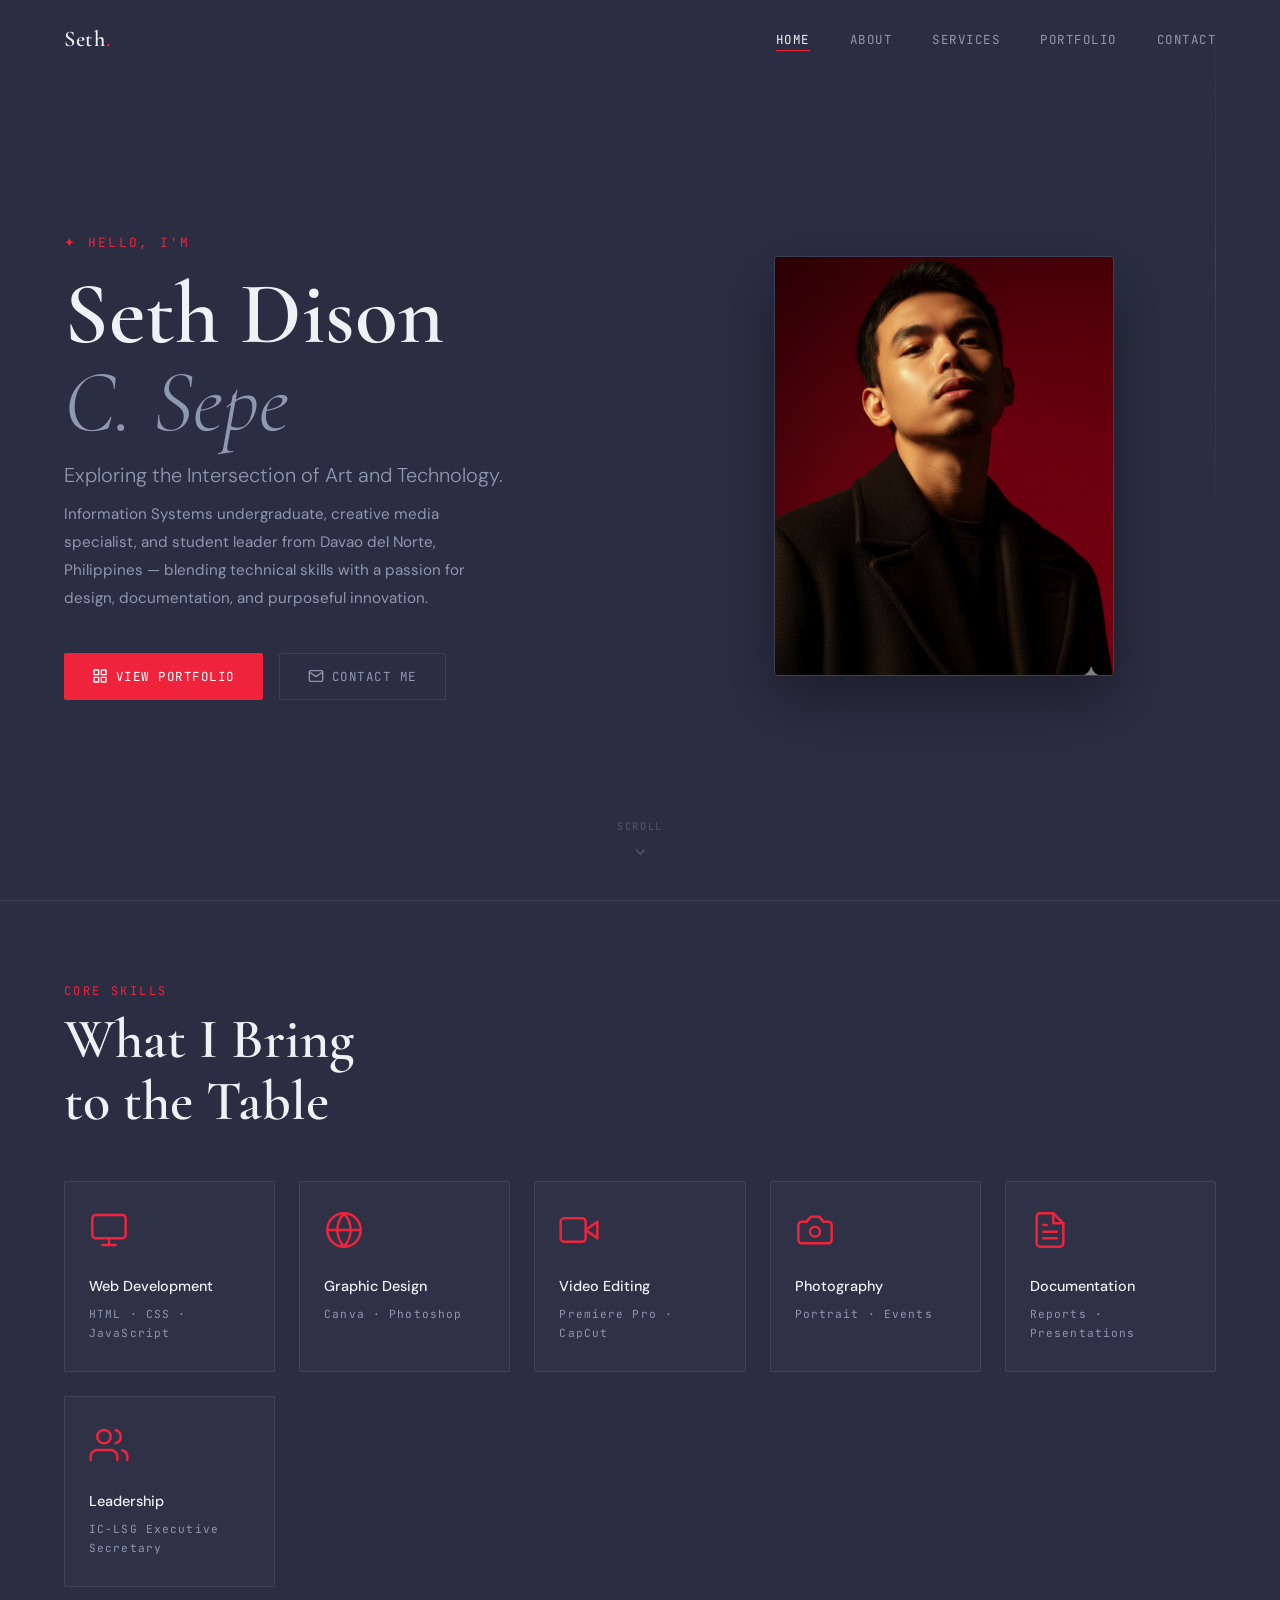
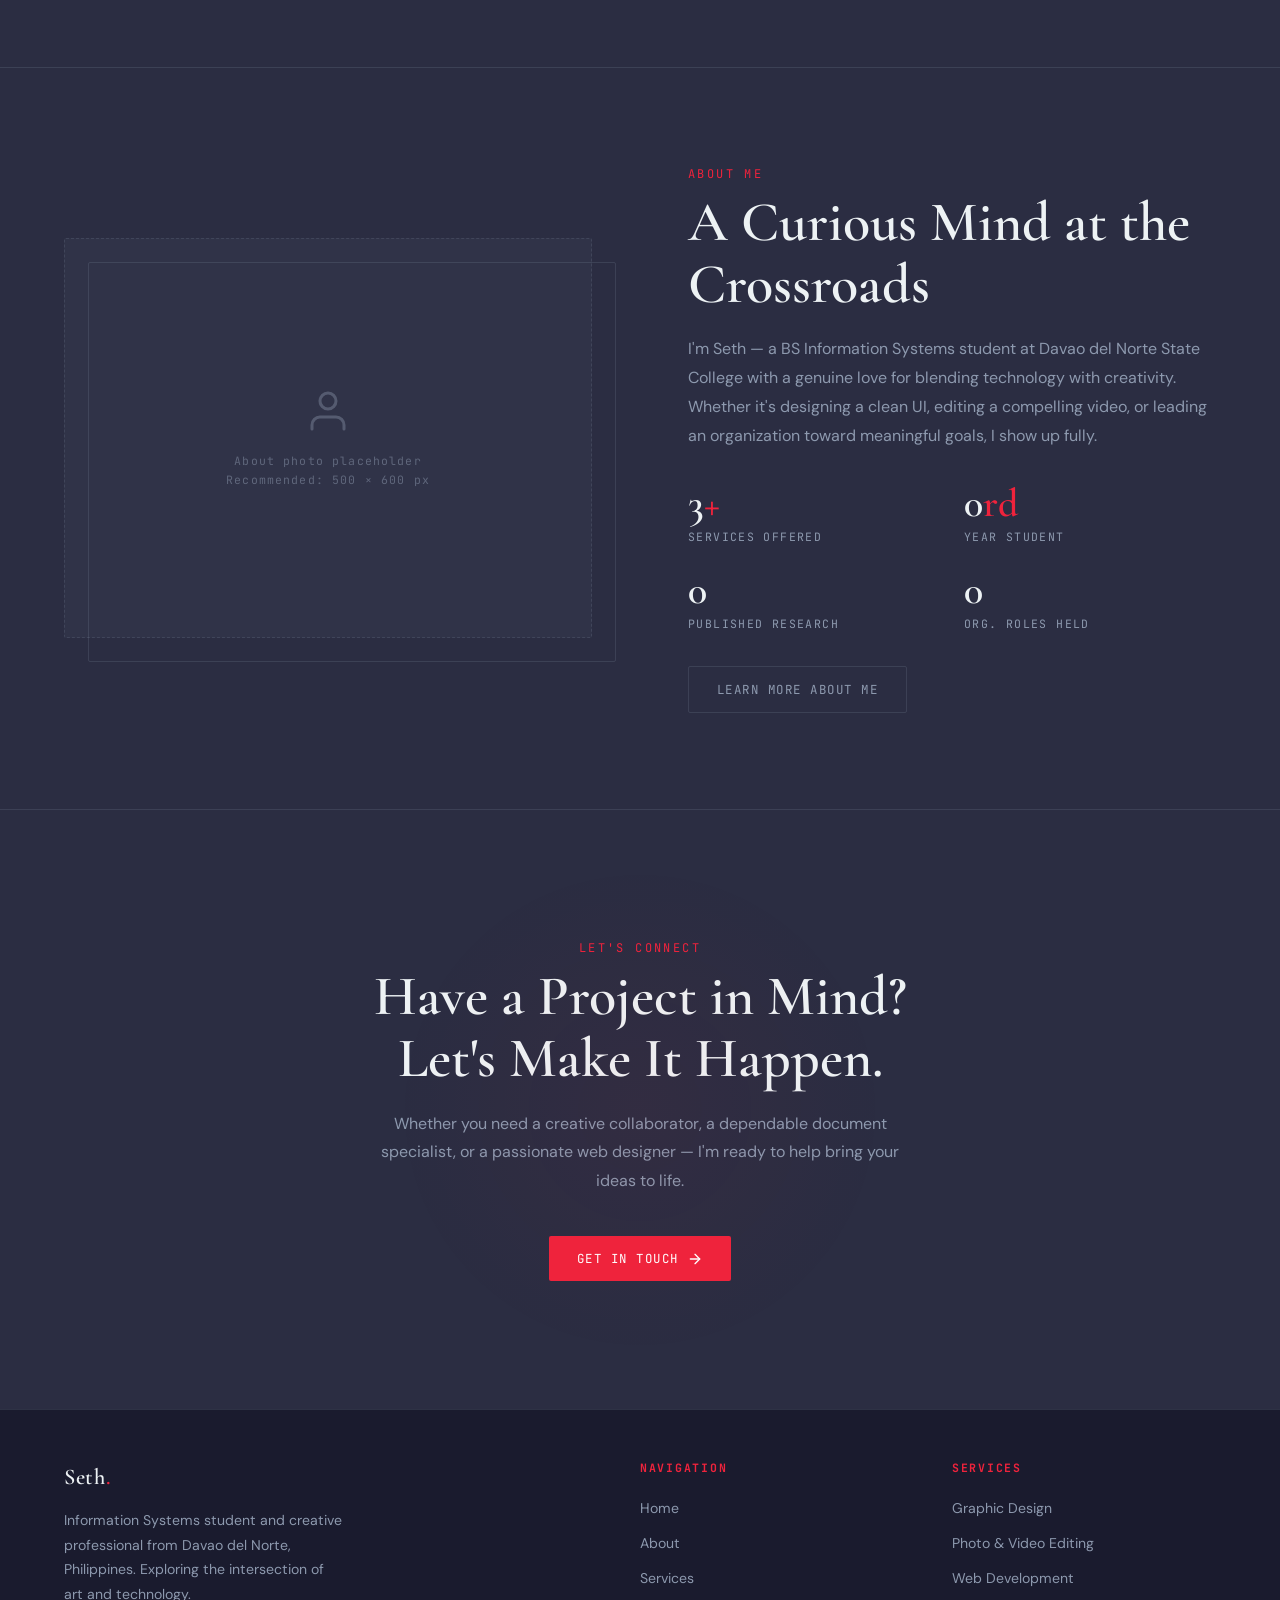
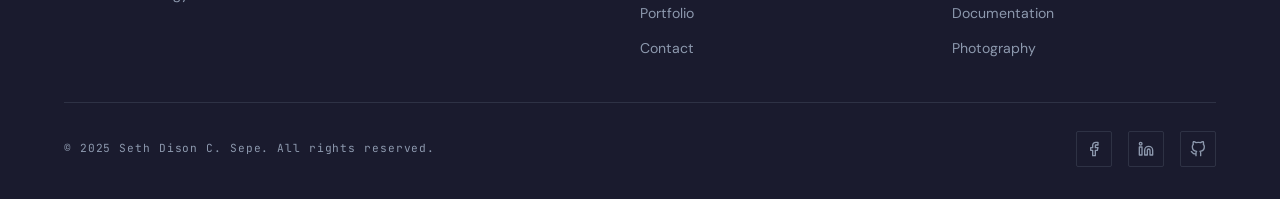
==== commit 97216ae7: "Update index.html" ====
--- a/index.html
+++ b/index.html
@@ -42,7 +42,7 @@
 
   <div class="hero-image-wrap">
      <!-- Replace the placeholder below with your actual photo: -->
-         <img id="hero-photo" src="D:\Seth Portfolio\files\Profile\1758465606938.jpg" alt="Seth Dison C. Sepe" />
+         <img id="hero-photo" src="\Profile\1758465606938.jpg" alt="Seth Dison C. Sepe" />
   </div>
 
   <div class="scroll-indicator" aria-hidden="true">
